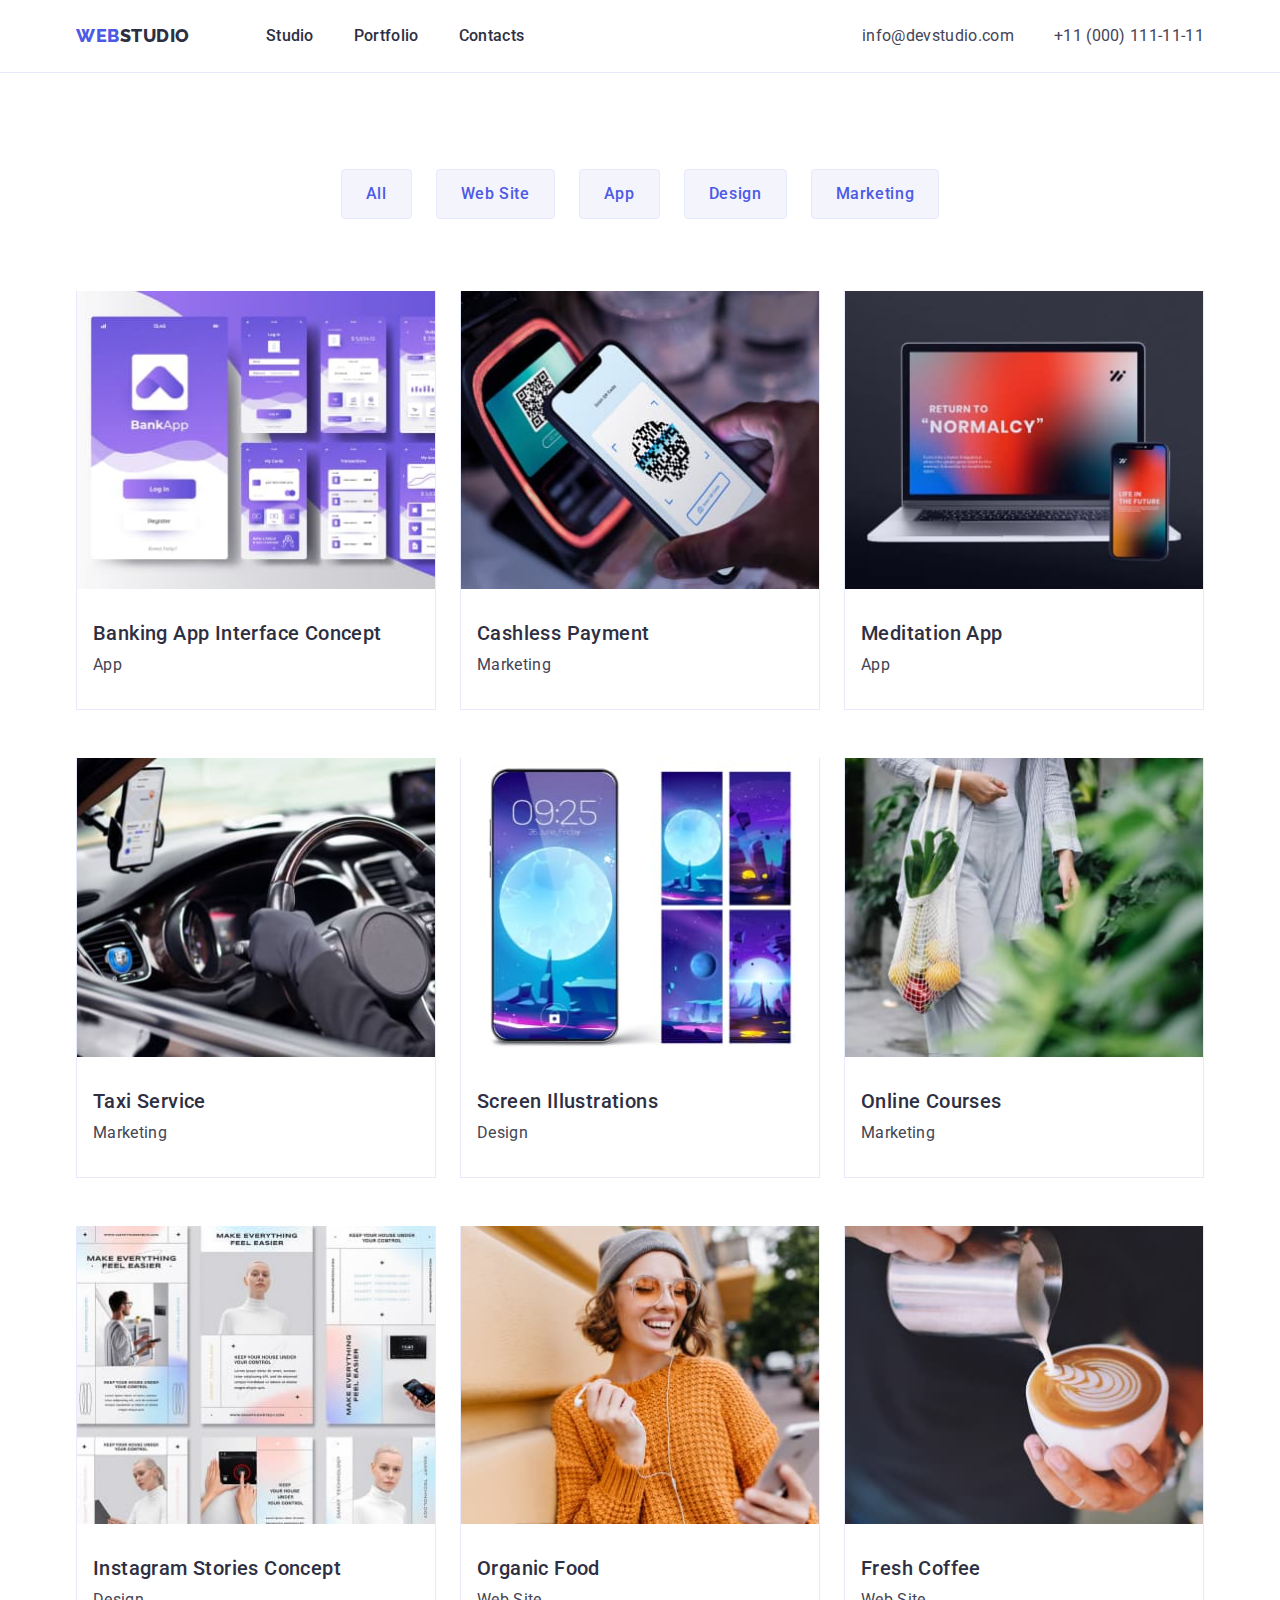
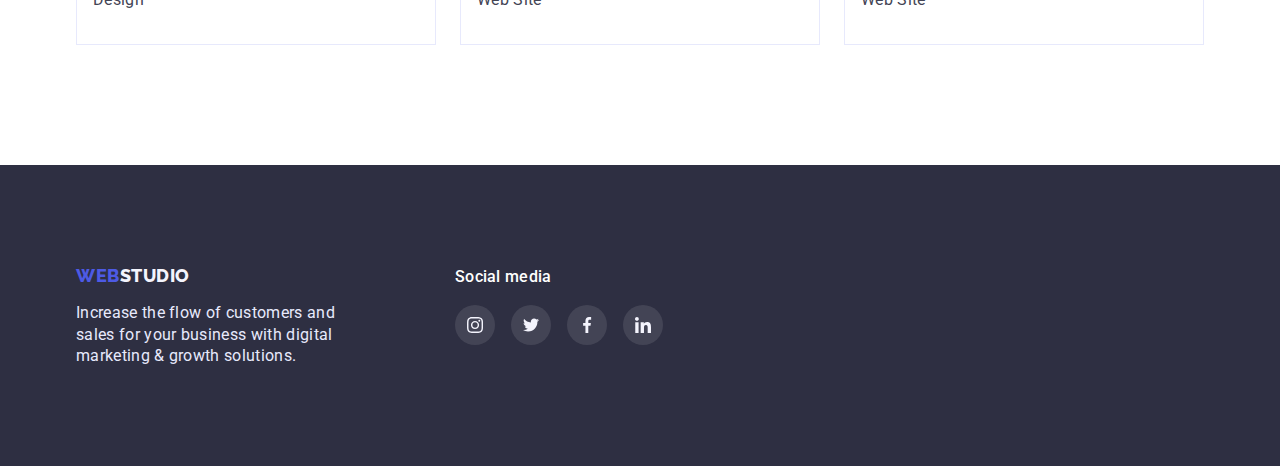
==== portfolio.html @ 780a2706 "Initial commit" ====
<!DOCTYPE html>
<html lang="en">
<head>
    <meta charset="UTF-8">
    <meta http-equiv="X-UA-Compatible" content="IE=edge">
    <meta name="viewport" content="width=device-width, initial-scale=1.0">
    <title>WedStudio</title>
    <link rel="preconnect" href="https://fonts.googleapis.com">
    <link rel="preconnect" href="https://fonts.gstatic.com" crossorigin>
    <link href="https://fonts.googleapis.com/css2?family=Raleway:wght@800&family=Roboto:wght@400;500;700;900&display=swap" rel="stylesheet">
    <link rel="stylesheet" href="https://cdnjs.cloudflare.com/ajax/libs/modern-normalize/1.1.0/modern-normalize.min.css">
    <link rel="stylesheet" href="css/styles.css">
</head>
<body>
    <!--Шапка-->
    <header class="header-website">
        <div class="container header-main">
        <nav class="header-nav">
            <a href="./index.html" class="header-logo logo link">Web<span class="logo-studio">Studio</span></a>
            <ul class="header-list list">
                <li class="item-header"><a class="header-link link" href="./index.html">Studio</a></li>
                <li class="item-header"><a class="header-link link" href="./portfolio.html">Portfolio</a></li>
                <li class="item-header"><a class="header-link link" href="">Contacts</a></li>
            </ul>
        </nav>
        <address class="address">
            <ul class="address-list list">
                <li class="item-contacts"><a class="contacts link" href="mailto:info@devstudio.com">info@devstudio.com</a></li>
                <li class="item-contacts"><a class="contacts link" href="tel:+110001111111">+11 (000) 111-11-11</a></li>
            </ul>
        </address>  
        </div>   
    </header>


    <!--Унікальний Зміст-->
    <main>
        <section class="portfolio">
            <div class="container">
            <h1 hidden>Navigation</h1>
            <ul class="list list-button">
                <li class="btn-item"><button type="button" class="button-nav">All</button></li>
                <li class="btn-item"><button type="button" class="button-nav">Web Site</button></li>
                <li class="btn-item"><button type="button" class="button-nav">App</button></li>
                <li class="btn-item"><button type="button" class="button-nav">Design</button></li>
                <li class="btn-item"><button type="button" class="button-nav">Marketing</button></li>
            </ul>

            <ul class="list list-card">
                <li class="row-cards">
                <a href="" class="link">
                    <img src="./images/portfolio1.jpg"
                    alt="Interface"
                    width="360"
                    height="300">
                    <div class="cards-container">
                    <h2 class="cards-caption">Banking App Interface Concept</h2>
                    <p class="cards-text">App</p>
                    </div> 
                </a> 
                </li>
                <li class="row-cards">
                <a href="" class="link">
                    <img src="./images/portfolio2.jpg" 
                    alt="Payments"
                    width="360"
                    height="300">
                    <div class="cards-container">
                    <h2 class="cards-caption">Cashless Payment</h2> 
                    <p class="cards-text">Marketing</p>
                    </div> 
                </a> 
                </li>
                <li class="row-cards">
                <a href="" class="link">
                    <img src="./images/portfolio3.jpg" 
                    alt="App Applications"
                    width="360"
                    height="300">
                    <div class="cards-container">
                    <h2 class="cards-caption">Meditation App</h2>
                    <p class="cards-text">App</p>
                    </div> 
                </a> 
                </li>
                <li class="row-cards">
                <a href="" class="link">
                    <img src="./images/portfolio4.jpg"
                    alt="Taxi"
                    width="360"
                    height="300">
                    <div class="cards-container">
                    <h2 class="cards-caption">Taxi Service</h2>
                    <p class="cards-text">Marketing</p>
                    </div> 
                </a> 
                </li>
                <li class="row-cards">
                    <a href="" class="link">
                    <img src="./images/portfolio5.jpg" 
                    alt="Illustrations"
                    width="360"
                    height="300">
                    <div class="cards-container">
                    <h2 class="cards-caption">Screen Illustrations</h2> 
                    <p class="cards-text">Design</p>
                    </div>
                </a> 
                </li>
                <li class="row-cards">
                    <a href="" class="link">
                    <img src="./images/portfolio6.jpg" 
                    alt="Student"
                    width="360"
                    height="300">
                    <div class="cards-container">
                    <h2 class="cards-caption">Online Courses</h2>
                    <p class="cards-text">Marketing</p>
                    </div>
                </a> 
                </li>
                <li class="row-cards">
                    <a href="" class="link">
                    <img src="./images/portfolio7.jpg"
                    alt="Instagram Stories"
                    width="360"
                    height="300">
                    <div class="cards-container">
                    <h2 class="cards-caption">Instagram Stories Concept</h2>
                    <p class="cards-text">Design</p>
                    </div>
                </a> 
                </li>
                <li class="row-cards">
                    <a href="" class="link">
                    <img src="./images/portfolio8.jpg" 
                    alt="Proper Nutrition"
                    width="360"
                    height="300">
                    <div class="cards-container">
                    <h2 class="cards-caption">Organic Food</h2> 
                    <p class="cards-text">Web Site</p>
                    </div>
                </a> 
                </li>
                <li class="row-cards">
                    <a href="" class="link">
                    <img src="./images/portfolio9.jpg" 
                    alt="Coffee"
                    width="360"
                    height="300">
                    <div class="cards-container">
                    <h2 class="cards-caption">Fresh Coffee</h2>
                    <p class="cards-text">Web Site</p>
                    </div>
                </a> 
                </li>
            </ul>
        </div>
        </section>
    </main>

     <!--Нижня Частина-->
     <footer class="footer-website">
        <div class="container">
        <div class="footer-content">
            <div>
                <a href="./index.html" class="logo link">Web<span class="logo-studio-footer">Studio</span></a>
                <p class="footer-text">Increase the flow of customers and 
                 sales for your business with digital 
                 marketing & growth solutions.</p>
            </div>
            
            <div class="footer-social-media">
                <p class="footer-text-soc">Social media</p>
                <ul class="footer-soc-list list">
                    <li class="footer-soc-item">
                        <a href="" class="footer-soc-link link">
                            <svg width="16" height="16">
                                <use href="./images/icons.svg#icon-instagram"></use>
                            </svg>
                         </a>
                    </li>
                    <li class="footer-soc-item">
                        <a href="" class="footer-soc-link link">
                            <svg width="16" height="16">
                                <use href="./images/icons.svg#icon-twitter"></use>
                            </svg>
                        </a>
                    </li>
                    <li class="footer-soc-item">
                        <a href="" class="footer-soc-link link">
                            <svg width="16" height="16">
                                <use href="./images/icons.svg#icon-facebook"></use>
                            </svg>
                        </a>
                    </li>
                    <li class="footer-soc-item">
                        <a href="" class="footer-soc-link link">
                            <svg width="16" height="16">
                                <use href="./images/icons.svg#icon-linkedin"></use>
                            </svg>
                        </a>
                    </li>
                </ul>
            </div>
        </div>
        </div>
    </footer>
</body>
</html>
---- css/styles.css ----
body {
  font-family: 'Roboto',sans-serif;
  color: #434455;
  }

p,h1,h2,h3,h4,h5,h6 {
  margin: 0;
}

ul {
  padding-left: 0;
  margin: 0;
}

img {
  display: block;
  max-width: 100%;
  height: auto;
}

:root {
  --bg-color:#2E2F42;
  --bg-second-color: #F4F4FD;

  --logo-color: #4D5AE5;

  --color-header-link: #2E2F42;
  --color-contacts: #434455;
  --selection-header: #404BBF;

  --hero-title-color: #FFFFFF;
  --bttn-color: #FFFFFF;
  --bttn-bg-color: #4D5AE5;
  --selection-bttn-hero: #404bbf;
  --background-gradient: linear-gradient(rgba(46, 47, 66, 0.7), rgba(46, 47, 66, 0.7));

  --text-main: #2E2F42;
  --shadow-team-cards: 0px 1px 6px rgba(46, 47, 66, 0.08), 
  0px 1px 1px rgba(46, 47, 66, 0.16), 
  0px 2px 1px rgba(46, 47, 66, 0.08);
  --bg-color-icon: #F4F4FD;
  --bg-color-photo: #FFFFFF;
  --icon-soc-team:#4D5AE5;
  --selection-icon-team:#404BBF;

  --photo-border:#E7E9FC;
  --selection-icon-customers: #404BBF;

  --nav-bttn-color: #4D5AE5;
  --nav-bttn-bg: #F4F4FD;
  --nav-bttn-border: #E7E9FC;
  --selection-bttn-nav-text: #FFFFFF;
  --selection-bttn-nav: #404BBF;
  --shadow-bttn-nav: 0px 3px 1px rgba(0, 0, 0, 0.1), 
  0px 2px 1px rgba(0, 0, 0, 0.08), 
  0px 2px 2px rgba(0, 0, 0, 0.12);

  --cards-text-color: #2e2f42; 
  --cards-subtext-color: #434455;
  --shadow-cards: 0px 1px 6px rgba(46, 47, 66, 0.08),
  0px 1px 1px rgba(46, 47, 66, 0.16), 
  0px 2px 1px rgba(46, 47, 66, 0.08);

  --footer-text: #E7E9FC;
  --footer-text-soc: #FFFFFF;
  --footer-icon-soc: rgba(255, 255, 255, 0.1);
  --selection-footer-icon: #31D0AA;
}

.link {  
  text-decoration: none; 
}

.container {
  width: 1158px;
  padding-right: 15px;
  padding-left: 15px;
  margin: 0 auto;}

/*Header CSS*/

.header-website {
  padding-top: 24px;
  padding-bottom: 24px;
  border-bottom: 1px solid #E7E9FC;
}

.header-main {
  display: flex;
}

.header-nav {
  display: flex;
  align-items: center;
  margin-right: auto;
}

.header-logo {
  margin-right: 76px;
}

.logo {
  font-family: 'Raleway', sans-serif;
  text-transform: uppercase;
  font-weight: 800;
  font-size: 18px;
  line-height: 1.17;
  letter-spacing: 0.03em;
  color: var(--logo-color);
}

.logo-studio {
  color: #2E2F42;
}

.logo-studio-footer {
  color: #F4F4FD;
}

.list {
  list-style: none;
}

.header-list {
  display: flex;
  gap: 40px;
}

.header-link {
  font-weight: 500;
  font-size: 16px;
  line-height: 1.5;
  letter-spacing: 0.02em;
  color: var(--color-header-link);
}

.header-link:hover, 
.header-link:focus {
  color:var(--selection-header);
}

.address {
  font-style: normal;
}

.address-list {
  display: flex;
  gap: 40px;
}

.contacts {
  font-family: 'Roboto';
  font-size: 16px;
  line-height: 1.5;
  letter-spacing: 0.02em;
  color: var(--color-contacts);
}
.contacts:hover,
.contacts:focus {
  color: var(--selection-header);
}

/*------Section Hero------*/

.hero {
  padding-top: 188px;
  padding-bottom: 188px;
  max-width: 1440px;
  margin: 0 auto;
  background-color: var(--bg-color);
  background-image: var(--background-gradient),
  url(../images/BackgroundPhoto.jpg);
  background-repeat: no-repeat;
  background-position: center;
}

.title {
  font-weight: 700;
  font-size: 56px;
  max-width: 496px;
  line-height: 1.07;
  letter-spacing: 0.02em;
  color: var(--hero-title-color);
  text-align: center;
  margin: 0 auto;
  white-space:pre-line;
  margin-bottom: 48px;
}

.button-hero {
  font-family: 'Roboto', sans-serif;
  font-style: normal;
  min-width: 169px;
  height: 56px;
  font-weight: 500;
  font-size: 16px;
  line-height: 1.5;
  letter-spacing: 0.04em;
  color: var(--bttn-color);
  background-color: var(--bttn-bg-color);
  box-shadow: 0px 4px 4px rgba(0, 0, 0, 0.15);
  border-radius: 4px;
  border: 0cm;
  margin: 0 auto;
  display: block;
  cursor: pointer;
}

.button-hero:hover,
.button-hero:focus {
  background-color: var(--selection-bttn-hero);
}

/*------Section Information------*/ 

.information {
  padding-top: 120px;
  padding-bottom: 120px;
}

.info-list {
  display: flex;
  justify-content: space-between;
  gap: 24px;
}

.item-info {
  width: calc((100% - 72px) / 4);
  max-width: 264px;
}

.info-icon {
  width: 100%;
  height: 112px;
  background-color: var(--bg-color-icon);
  border-radius: 4px;
  margin-bottom: 8px;
  display: flex;
  align-items: center;
  justify-content: center;
}

.info-caption {
  font-weight: 500;
  font-size: 20px;
  line-height: 1.2;
  letter-spacing: 0.02em;
  color: var(--text-main);
  margin-bottom: 8px;
}

.info-text {
  font-size: 16px;
  line-height: 1.33;
  letter-spacing: 0.02em;
}

/*------Section Company Work------*/

.company-work {
  padding-bottom: 120px;
}

.title-company-work {
  font-weight: 700;
  font-size: 36px;
  line-height: 1.11;
  letter-spacing: 0.02em;
  margin-bottom: 72px;
  text-transform: capitalize;
  text-align: center;
  color: var(--text-main);
}

.company-work-list {
  display: flex;
  justify-content: space-between;
  gap: 24px;
}

 .company-work-cards {
  width: calc((100% - 48px) / 3);
}


/*------Section Team------*/

.team {
  padding-top: 120px;
  padding-bottom: 120px;
  background-color: var(--bg-second-color);
}

.team-list {
  display: flex;
  justify-content: space-between;
  gap: 24px;
}

.item-team {
  background-color: var(--bg-color-photo);
  width: calc((100% - 72px) / 4);
  box-shadow: var(--shadow-team-cards);
  border-radius: 0px 0px 4px 4px;
}

.title-team {
  font-weight: 700;
  font-size: 36px;
  line-height: 1.11;
  letter-spacing: 0.02em;
  margin-bottom: 72px;
  text-transform: capitalize;
  text-align: center;
  color: var(--text-main);
}

.team-text {
  padding-top: 32px;
  padding-bottom: 32px;
}

.team-caption {
  font-weight: 500;
  font-size: 20px;
  line-height: 1.2;
  letter-spacing: 0.02em;
  color: var(--text-main);
  text-align: center;
  margin-bottom: 8px;
}

.team-position { 
  font-size: 16px;
  line-height: 1.5;
  letter-spacing: 0.02em;
  text-align: center;
  margin-bottom: 8px;
}

.team-soc-list {
  display: flex;
  justify-content: center;
  align-items: center;
  gap: 24px;
}

.team-soc-item {
  width: 40px;
  height: 40px;
}

.team-soc-link {
  width: 100%;
  height: 100%;
  border-radius: 50%;
  background-color: var(--icon-soc-team);
  display: flex;
  align-items: center;
  justify-content: center;
}

.team-soc-link:hover,
.team-soc-link:focus {
  background-color: var(--selection-icon-team);
}

/*------Customers------*/

.customers {
  padding-top: 120px;
  padding-bottom: 120px;
}

.title-customers {
  font-weight: 700;
  font-size: 36px;
  line-height: 1.22;
  letter-spacing: 0.02em;
  margin-bottom: 72px;
  text-align: center;
  text-transform: capitalize;
  color: var(--text-main);
}

.customers-list {
  display: flex;
  justify-content: center;
  align-items: center;
  gap: 24px;
}

.customers-icon-item {
  width: 168px;
  height: 88px;
  display: flex;
  align-items: center;
  justify-content: center;
  border: 1px solid #8E8F99;
  border-radius: 4px;
  color: #8e8f99;
}

.customers-icon {
  fill: currentColor;
}

.customers-icon-item:hover, 
.customers-icon-item:focus {
  border-color: var(--selection-icon-customers);
  color: var(--selection-icon-customers);
}


/*------Footer------*/

.footer-website {
  padding-top: 100px;
  padding-bottom: 100px;
  margin-right: auto;
  background-color: var(--bg-color);
}

.footer-content {
  display: flex;
  align-items: start;
  gap: 120px;
}

.footer-text {
  font-size: 16px;
  line-height: 1.33;
  letter-spacing: 0.02em;
  margin-top: 16px;
  color: var(--footer-text);
  white-space: pre-line;
  max-width: 264px; 
}

.footer-text-soc {
  font-weight: 500;
  font-size: 16px;
  line-height: 1.5;
  letter-spacing: 0.02em;
  color: var(--footer-text-soc);
  margin-bottom: 16px;
}

.footer-soc-list {
  display: flex;
  justify-content: center;
  align-items: center;
  gap: 16px;
}

.footer-soc-link {
  width: 40px;
  height: 40px;
  border-radius: 50%;
  background-color: var(--footer-icon-soc);
  display: flex;
  align-items: center;
  justify-content: center;
}

.footer-soc-link:hover,
.footer-soc-link:focus {
  background-color: var(--selection-footer-icon);
}

/*------Portfolio Nav------*/

.portfolio {
  padding-top: 96px;
  padding-bottom: 120px;
}

.list-button {
  display: flex;
  gap: 24px;
  margin-bottom: 72px;
  justify-content: center;
} 

.button-nav {
  font-family: 'Roboto', sans-serif;
  font-weight: 500;
  font-size: 16px;
  line-height: 1.5;
  letter-spacing: 0.04em;
  color: var(--nav-bttn-color);
  background-color: var(--nav-bttn-bg);
  border: 1px solid var(--nav-bttn-border);
  border-radius: 4px;
  margin: 0 auto;
  cursor: pointer;
  padding: 12px 24px;
}

.button-nav:hover,
.button-nav:focus{
  color: var(--selection-bttn-nav-text);
  background-color: var(--selection-bttn-nav);
  box-shadow: var(--shadow-bttn-nav);
}

/*Portfolio Cards*/

.list-card {
  display: flex;
  flex-wrap: wrap;
  column-gap: 24px;
  row-gap: 48px;
}

.row-cards {
  width: calc((100% - 48px) / 3);
  border: 1px solid var(--photo-border);
  border-top: none;
}

.cards-container {
  background-color: var(--bg-color-photo);
  padding-top: 32px;
  padding-bottom: 32px;
  padding-left: 16px;
}

.row-cards:hover,
.row-cards:focus {
  border: 1px solid #F4F4FD;
  box-shadow: var(--shadow-cards)
}

.cards-caption {
  font-weight: 500;
  font-size: 20px;
  line-height: 1.2;
  letter-spacing: 0.02em;
  color: var(--cards-text-color);
  margin-bottom: 8px;
}

.cards-text {
  font-size: 16px;
  line-height: 1.5;
  letter-spacing: 0.02em;
  color: var(--cards-subtext-color);
}
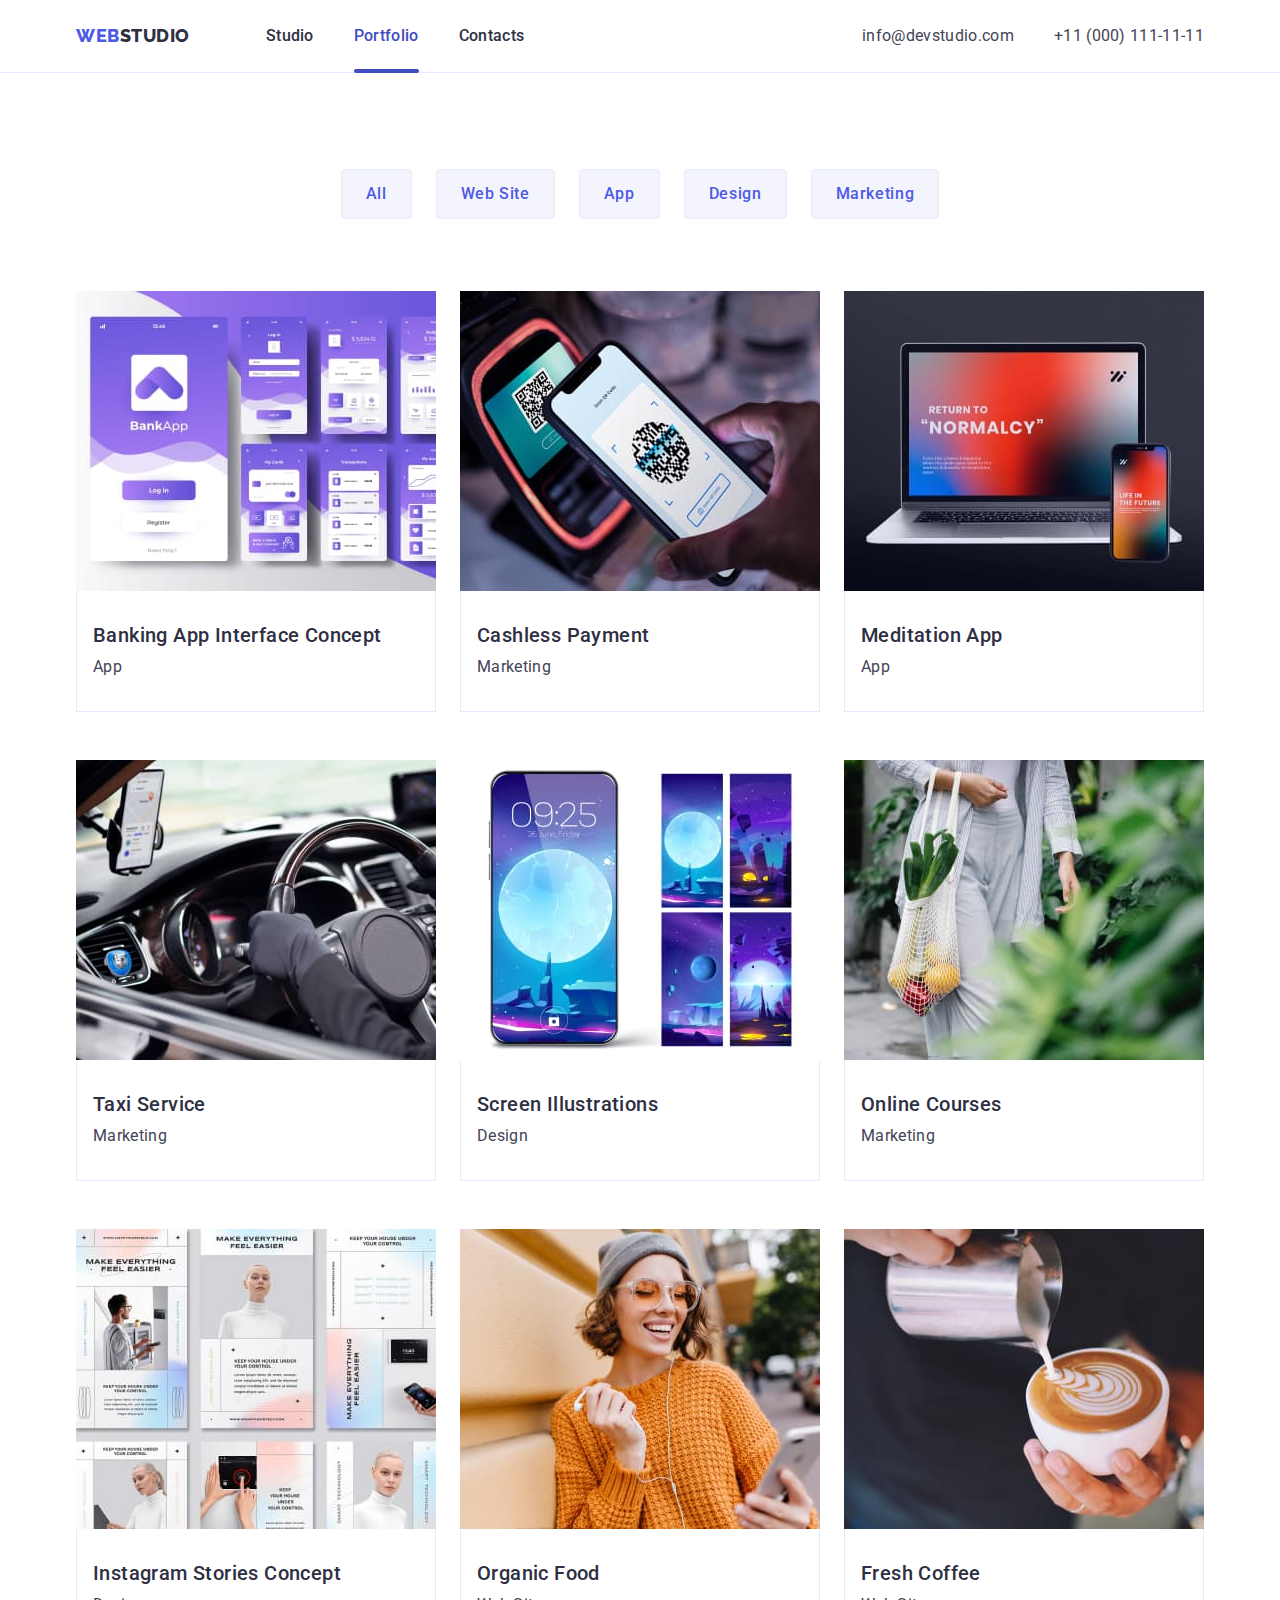
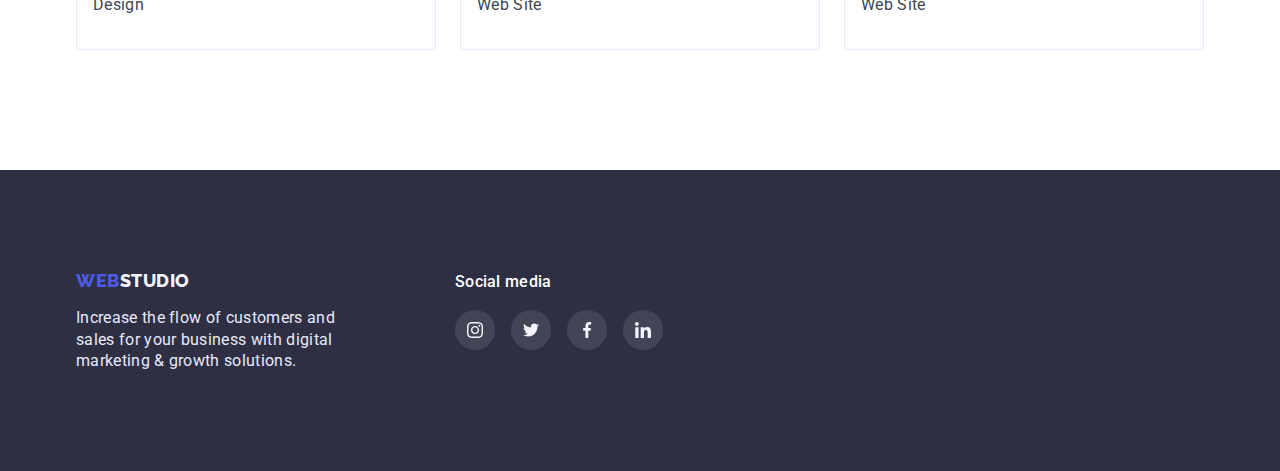
==== commit b673d896: "Homework5" ====
--- a/portfolio.html
+++ b/portfolio.html
@@ -19,7 +19,7 @@
             <a href="./index.html" class="header-logo logo link">Web<span class="logo-studio">Studio</span></a>
             <ul class="header-list list">
                 <li class="item-header"><a class="header-link link" href="./index.html">Studio</a></li>
-                <li class="item-header"><a class="header-link link" href="./portfolio.html">Portfolio</a></li>
+                <li class="item-header"><a class="header-link link current" href="./portfolio.html">Portfolio</a></li>
                 <li class="item-header"><a class="header-link link" href="">Contacts</a></li>
             </ul>
         </nav>
@@ -49,10 +49,13 @@
             <ul class="list list-card">
                 <li class="row-cards">
                 <a href="" class="link">
+                    <div class="cards-wrap">
                     <img src="./images/portfolio1.jpg"
                     alt="Interface"
                     width="360"
-                    height="300">
+                    height="300"> 
+                    <p class="cards-cover-text">14 Stylish and User-Friendly App Design Concepts · Task Manager App · Calorie Tracker App · Exotic Fruit Ecommerce App · Cloud Storage App</p>
+                    </div>
                     <div class="cards-container">
                     <h2 class="cards-caption">Banking App Interface Concept</h2>
                     <p class="cards-text">App</p>
@@ -61,10 +64,13 @@
                 </li>
                 <li class="row-cards">
                 <a href="" class="link">
+                    <div class="cards-wrap">
                     <img src="./images/portfolio2.jpg" 
                     alt="Payments"
                     width="360"
-                    height="300">
+                    height="300"> 
+                    <p class="cards-cover-text">14 Stylish and User-Friendly App Design Concepts · Task Manager App · Calorie Tracker App · Exotic Fruit Ecommerce App · Cloud Storage App</p>
+                    </div>
                     <div class="cards-container">
                     <h2 class="cards-caption">Cashless Payment</h2> 
                     <p class="cards-text">Marketing</p>
@@ -73,10 +79,13 @@
                 </li>
                 <li class="row-cards">
                 <a href="" class="link">
+                    <div class="cards-wrap">
                     <img src="./images/portfolio3.jpg" 
                     alt="App Applications"
                     width="360"
-                    height="300">
+                    height="300"> 
+                    <p class="cards-cover-text">14 Stylish and User-Friendly App Design Concepts · Task Manager App · Calorie Tracker App · Exotic Fruit Ecommerce App · Cloud Storage App</p>
+                    </div>
                     <div class="cards-container">
                     <h2 class="cards-caption">Meditation App</h2>
                     <p class="cards-text">App</p>
@@ -85,10 +94,13 @@
                 </li>
                 <li class="row-cards">
                 <a href="" class="link">
+                    <div class="cards-wrap">
                     <img src="./images/portfolio4.jpg"
                     alt="Taxi"
                     width="360"
-                    height="300">
+                    height="300"> 
+                    <p class="cards-cover-text">14 Stylish and User-Friendly App Design Concepts · Task Manager App · Calorie Tracker App · Exotic Fruit Ecommerce App · Cloud Storage App</p>
+                    </div>
                     <div class="cards-container">
                     <h2 class="cards-caption">Taxi Service</h2>
                     <p class="cards-text">Marketing</p>
@@ -97,10 +109,13 @@
                 </li>
                 <li class="row-cards">
                     <a href="" class="link">
+                    <div class="cards-wrap">
                     <img src="./images/portfolio5.jpg" 
                     alt="Illustrations"
                     width="360"
-                    height="300">
+                    height="300"> 
+                    <p class="cards-cover-text">14 Stylish and User-Friendly App Design Concepts · Task Manager App · Calorie Tracker App · Exotic Fruit Ecommerce App · Cloud Storage App</p>
+                    </div>
                     <div class="cards-container">
                     <h2 class="cards-caption">Screen Illustrations</h2> 
                     <p class="cards-text">Design</p>
@@ -109,10 +124,13 @@
                 </li>
                 <li class="row-cards">
                     <a href="" class="link">
+                    <div class="cards-wrap">
                     <img src="./images/portfolio6.jpg" 
                     alt="Student"
                     width="360"
-                    height="300">
+                    height="300"> 
+                    <p class="cards-cover-text">14 Stylish and User-Friendly App Design Concepts · Task Manager App · Calorie Tracker App · Exotic Fruit Ecommerce App · Cloud Storage App</p>
+                    </div>
                     <div class="cards-container">
                     <h2 class="cards-caption">Online Courses</h2>
                     <p class="cards-text">Marketing</p>
@@ -121,10 +139,13 @@
                 </li>
                 <li class="row-cards">
                     <a href="" class="link">
+                    <div class="cards-wrap">
                     <img src="./images/portfolio7.jpg"
                     alt="Instagram Stories"
                     width="360"
-                    height="300">
+                    height="300"> 
+                    <p class="cards-cover-text">14 Stylish and User-Friendly App Design Concepts · Task Manager App · Calorie Tracker App · Exotic Fruit Ecommerce App · Cloud Storage App</p>
+                    </div>
                     <div class="cards-container">
                     <h2 class="cards-caption">Instagram Stories Concept</h2>
                     <p class="cards-text">Design</p>
@@ -133,10 +154,13 @@
                 </li>
                 <li class="row-cards">
                     <a href="" class="link">
+                    <div class="cards-wrap">
                     <img src="./images/portfolio8.jpg" 
                     alt="Proper Nutrition"
                     width="360"
-                    height="300">
+                    height="300"> 
+                    <p class="cards-cover-text">14 Stylish and User-Friendly App Design Concepts · Task Manager App · Calorie Tracker App · Exotic Fruit Ecommerce App · Cloud Storage App</p>
+                    </div>
                     <div class="cards-container">
                     <h2 class="cards-caption">Organic Food</h2> 
                     <p class="cards-text">Web Site</p>
@@ -145,10 +169,13 @@
                 </li>
                 <li class="row-cards">
                     <a href="" class="link">
+                    <div class="cards-wrap">
                     <img src="./images/portfolio9.jpg" 
                     alt="Coffee"
                     width="360"
-                    height="300">
+                    height="300"> 
+                    <p class="cards-cover-text">14 Stylish and User-Friendly App Design Concepts · Task Manager App · Calorie Tracker App · Exotic Fruit Ecommerce App · Cloud Storage App</p>
+                    </div>
                     <div class="cards-container">
                     <h2 class="cards-caption">Fresh Coffee</h2>
                     <p class="cards-text">Web Site</p>
--- a/css/styles.css
+++ b/css/styles.css
@@ -19,6 +19,7 @@
 }
 
 :root {
+  --transition: 250ms cubic-bezier(0.4, 0, 0.2, 1);
   --bg-color:#2E2F42;
   --bg-second-color: #F4F4FD;
 
@@ -77,6 +78,7 @@
   padding-left: 15px;
   margin: 0 auto;}
 
+
 /*Header CSS*/
 
 .header-website {
@@ -127,11 +129,31 @@
 }
 
 .header-link {
+  display: block;
+  position: relative;
   font-weight: 500;
   font-size: 16px;
   line-height: 1.5;
   letter-spacing: 0.02em;
+  transition: var(--transition);
   color: var(--color-header-link);
+}
+
+.header-link.current {
+  color: var(--selection-header);
+}
+
+.current::after {
+  position: absolute; 
+  display: block;
+  content: "";
+  width: 100%;
+  height: 4px;
+  top: 45px;
+  left: 0;
+  bottom: 0;
+  background-color: var(--selection-header);
+  border-radius: 2px;
 }
 
 .header-link:hover, 
@@ -153,7 +175,9 @@
   font-size: 16px;
   line-height: 1.5;
   letter-spacing: 0.02em;
+  transition: var(--transition);
   color: var(--color-contacts);
+  
 }
 .contacts:hover,
 .contacts:focus {
@@ -203,7 +227,8 @@
   border: 0cm;
   margin: 0 auto;
   display: block;
-  cursor: pointer;
+  cursor: pointer;  
+  transition: var(--transition);
 }
 
 .button-hero:hover,
@@ -351,13 +376,14 @@
 }
 
 .team-soc-link {
+  display: flex;
+  align-items: center;
+  justify-content: center;
   width: 100%;
   height: 100%;
   border-radius: 50%;
   background-color: var(--icon-soc-team);
-  display: flex;
-  align-items: center;
-  justify-content: center;
+  transition: var(--transition);
 }
 
 .team-soc-link:hover,
@@ -391,14 +417,16 @@
 }
 
 .customers-icon-item {
+  display: flex;
+  align-items: center;
+  justify-content: center;
   width: 168px;
   height: 88px;
-  display: flex;
-  align-items: center;
-  justify-content: center;
   border: 1px solid #8E8F99;
   border-radius: 4px;
   color: #8e8f99;
+  transition: var(--transition);
+  cursor: pointer;
 }
 
 .customers-icon {
@@ -409,63 +437,6 @@
 .customers-icon-item:focus {
   border-color: var(--selection-icon-customers);
   color: var(--selection-icon-customers);
-}
-
-
-/*------Footer------*/
-
-.footer-website {
-  padding-top: 100px;
-  padding-bottom: 100px;
-  margin-right: auto;
-  background-color: var(--bg-color);
-}
-
-.footer-content {
-  display: flex;
-  align-items: start;
-  gap: 120px;
-}
-
-.footer-text {
-  font-size: 16px;
-  line-height: 1.33;
-  letter-spacing: 0.02em;
-  margin-top: 16px;
-  color: var(--footer-text);
-  white-space: pre-line;
-  max-width: 264px; 
-}
-
-.footer-text-soc {
-  font-weight: 500;
-  font-size: 16px;
-  line-height: 1.5;
-  letter-spacing: 0.02em;
-  color: var(--footer-text-soc);
-  margin-bottom: 16px;
-}
-
-.footer-soc-list {
-  display: flex;
-  justify-content: center;
-  align-items: center;
-  gap: 16px;
-}
-
-.footer-soc-link {
-  width: 40px;
-  height: 40px;
-  border-radius: 50%;
-  background-color: var(--footer-icon-soc);
-  display: flex;
-  align-items: center;
-  justify-content: center;
-}
-
-.footer-soc-link:hover,
-.footer-soc-link:focus {
-  background-color: var(--selection-footer-icon);
 }
 
 /*------Portfolio Nav------*/
@@ -495,6 +466,7 @@
   margin: 0 auto;
   cursor: pointer;
   padding: 12px 24px;
+  transition: var(--transition);
 }
 
 .button-nav:hover,
@@ -515,8 +487,29 @@
 
 .row-cards {
   width: calc((100% - 48px) / 3);
-  border: 1px solid var(--photo-border);
-  border-top: none;
+  transition: var(--transition); 
+}
+
+.cards-wrap {
+  position: relative;
+  overflow: hidden;
+}
+
+.row-cards:hover .cards-cover-text {
+  transform: translate(0);
+}
+
+.cards-cover-text { 
+  position: absolute;
+  top: 0;
+  font-size: 16px;
+  line-height: 1.5;
+  letter-spacing: 0.02em;
+  color: #F4F4FD;
+  background-color: #4D5AE5;
+  padding: 40px 32px 164px;
+  transform: translatey(100%);
+  transition: var(--transition);
 }
 
 .cards-container {
@@ -524,12 +517,14 @@
   padding-top: 32px;
   padding-bottom: 32px;
   padding-left: 16px;
+  border: 1px solid var(--photo-border);
+  border-top: none;
 }
 
 .row-cards:hover,
 .row-cards:focus {
-  border: 1px solid #F4F4FD;
   box-shadow: var(--shadow-cards)
+
 }
 
 .cards-caption {
@@ -546,4 +541,110 @@
   line-height: 1.5;
   letter-spacing: 0.02em;
   color: var(--cards-subtext-color);
+}
+
+/*------Footer------*/
+
+.footer-website {
+  padding-top: 100px;
+  padding-bottom: 100px;
+  margin-right: auto;
+  background-color: var(--bg-color);
+}
+
+.footer-content {
+  display: flex;
+  align-items: start;
+  gap: 120px;
+}
+
+.footer-text {
+  font-size: 16px;
+  line-height: 1.33;
+  letter-spacing: 0.02em;
+  margin-top: 16px;
+  color: var(--footer-text);
+  white-space: pre-line;
+  max-width: 264px; 
+}
+
+.footer-text-soc {
+  font-weight: 500;
+  font-size: 16px;
+  line-height: 1.5;
+  letter-spacing: 0.02em;
+  color: var(--footer-text-soc);
+  margin-bottom: 16px;
+}
+
+.footer-soc-list {
+  display: flex;
+  justify-content: center;
+  align-items: center;
+  gap: 16px;
+}
+
+.footer-soc-link {
+  width: 40px;
+  height: 40px;
+  border-radius: 50%;
+  background-color: var(--footer-icon-soc);
+  transition: var(--transition);
+  display: flex;
+  align-items: center;
+  justify-content: center;
+}
+
+.footer-soc-link:hover,
+.footer-soc-link:focus {
+  background-color: var(--selection-footer-icon);
+}
+
+
+/**/
+
+.backdrop {
+  display: flex;
+  position: fixed;
+  top: 0;
+  width: 100%;
+  height: 100%;
+  background-color: rgba(46, 47, 66, 0.4);
+  transition: opacity 300ms linear, visibility 300ms linear;
+}
+
+.modal{
+  position: absolute;
+  top: 50%;
+  left: 50%;
+  transform: translate(-50%,-50%) translateY(0);
+  transition: transform 300ms linear;
+  width: 408px;
+  min-height: 576px;
+  background-color: #FCFCFC;
+  box-shadow: 0px 1px 1px rgba(0, 0, 0, 0.14), 0px 1px 3px rgba(0, 0, 0, 0.12), 0px 2px 1px rgba(0, 0, 0, 0.2);
+  border-radius: 4px;
+  
+}
+
+.backdrop.is-hidden .modal {
+  transform:  translate(-50%,-50%)  translateY(-100%);
+}
+
+.close-modal {
+  width: 24px;
+  height: 24px;
+  background-color: #E7E9FC;
+  border: 1px solid rgba(0, 0, 0, 0.1);
+  border-radius: 50%;
+  position: absolute;
+  top:24px;
+  right: 24px;
+  cursor: pointer;
+}
+
+.is-hidden {
+  opacity: 0;
+  visibility: hidden;
+  pointer-events: none;
 }